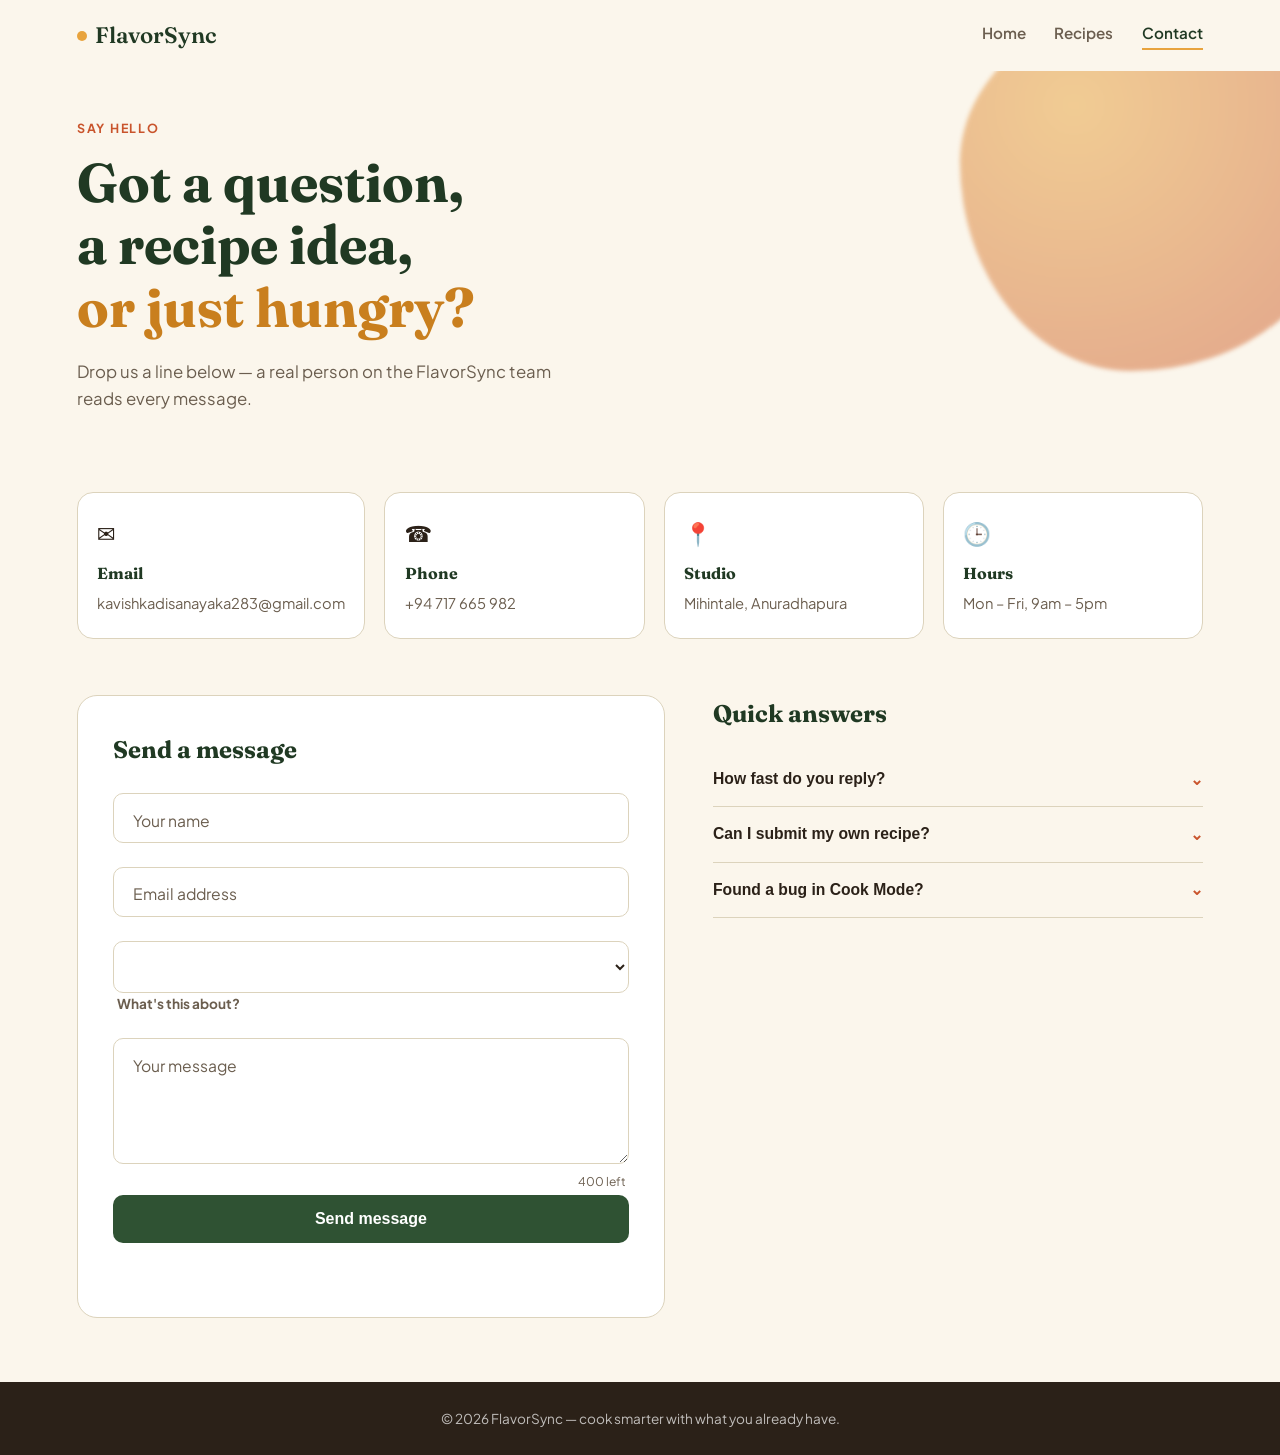
==== contact.html @ 3df44952 "add contact page (html, css, js)" ====
<!DOCTYPE html>
<html lang="en">
<head>
<meta charset="UTF-8">
<meta name="viewport" content="width=device-width, initial-scale=1.0">
<title>Contact — FlavorSync</title>
<meta name="description" content="Get in touch with the FlavorSync team.">

<!-- fonts -->
<link rel="preconnect" href="https://fonts.googleapis.com">
<link href="https://fonts.googleapis.com/css2?family=Fraunces:opsz,wght@9..144,500;9..144,600;9..144,700&family=Plus+Jakarta+Sans:wght@400;500;600;700;800&display=swap" rel="stylesheet">

<link rel="stylesheet" href="css/contact.css">
</head>
<body>

<!-- top bar: plain, no bootstrap navbar this time -->
<header class="c-topbar">
  <a href="index.html" class="c-logo">
    <span class="c-logo-dot"></span> FlavorSync
  </a>

  <button class="c-menu-btn" id="menuBtn" aria-label="Toggle menu" aria-expanded="false">
    <span></span><span></span><span></span>
  </button>

  <nav class="c-nav" id="siteNav">
    <a href="index.html">Home</a>
    <a href="recipes.html">Recipes</a>
    <!-- <a href="fridge-search.html">Fridge Search</a>
    <a href="favorites.html">Favorites</a> -->
    <a href="contact.html" class="is-active">Contact</a>
  </nav>
</header>

<!-- hero -->
<section class="c-hero">
  <div class="c-hero-text">
    <p class="c-kicker">Say hello</p>
    <h1>Got a question,<br>a recipe idea,<br><span>or just hungry?</span></h1>
    <p class="c-hero-sub">Drop us a line below — a real person on the FlavorSync team reads every message.</p>
  </div>

  <!-- decorative blob, pure css -->
  <div class="c-blob" aria-hidden="true"></div>
</section>

<main class="c-main">

  <!-- contact info cards -->
  <section class="c-info-grid">
    <div class="c-info-card">
      <div class="c-info-icon">✉</div>
      <h3>Email</h3>
      <p>kavishkadisanayaka283@gmail.com</p>
    </div>
    <div class="c-info-card">
      <div class="c-info-icon">☎</div>
      <h3>Phone</h3>
      <p>+94 717 665 982</p>
    </div>
    <div class="c-info-card">
      <div class="c-info-icon">📍</div>
      <h3>Studio</h3>
      <p>Mihintale, Anuradhapura</p>
    </div>
    <div class="c-info-card">
      <div class="c-info-icon">🕒</div>
      <h3>Hours</h3>
      <p>Mon – Fri, 9am – 5pm</p>
    </div>
  </section>

  <!-- form + faq -->
  <section class="c-body-grid">

    <form class="c-form" id="contactForm" novalidate>
      <h2>Send a message</h2>

      <div class="c-field">
        <input type="text" id="cName" name="name" placeholder=" " required>
        <label for="cName">Your name</label>
        <span class="c-error" id="errName">Please tell us your name</span>
      </div>

      <div class="c-field">
        <input type="email" id="cEmail" name="email" placeholder=" " required>
        <label for="cEmail">Email address</label>
        <span class="c-error" id="errEmail">Enter a valid email</span>
      </div>

      <div class="c-field">
        <select id="cSubject" name="subject" required>
          <option value="" disabled selected hidden></option>
          <option value="feedback">General feedback</option>
          <option value="recipe">Recipe suggestion</option>
          <option value="bug">Something's broken</option>
          <option value="other">Other</option>
        </select>
        <label for="cSubject" class="c-label-select">What's this about?</label>
      </div>

      <div class="c-field">
        <textarea id="cMessage" name="message" rows="5" placeholder=" " required maxlength="400"></textarea>
        <label for="cMessage">Your message</label>
        <span class="c-error" id="errMessage">Message can't be empty</span>
        <span class="c-counter" id="charCount">400 left</span>
      </div>

      <button type="submit" class="c-submit" id="submitBtn">
        <span class="c-submit-text">Send message</span>
        <span class="c-submit-check">✓</span>
      </button>

      <p class="c-toast" id="formToast">Thanks! We'll get back to you soon.</p>
    </form>

    <!-- faq accordion -->
    <div class="c-faq">
      <h2>Quick answers</h2>

      <div class="c-faq-item">
        <button class="c-faq-q">
          How fast do you reply?
          <span class="c-faq-arrow">⌄</span>
        </button>
        <div class="c-faq-a">
          <p>Usually within one working day. Recipe suggestions might take a little longer since we test them first.</p>
        </div>
      </div>

      <div class="c-faq-item">
        <button class="c-faq-q">
          Can I submit my own recipe?
          <span class="c-faq-arrow">⌄</span>
        </button>
        <div class="c-faq-a">
          <p>Yes! Pick "Recipe suggestion" above and tell us the ingredients — our team will format and credit you.</p>
        </div>
      </div>

      <div class="c-faq-item">
        <button class="c-faq-q">
          Found a bug in Cook Mode?
          <span class="c-faq-arrow">⌄</span>
        </button>
        <div class="c-faq-a">
          <p>Select "Something's broken" and mention your browser and device — that helps us fix it faster.</p>
        </div>
      </div>
    </div>

  </section>
</main>

<footer class="c-footer">
  <p>© 2026 FlavorSync — cook smarter with what you already have.</p>
</footer>

<script src="js/contact.js"></script>
</body>
</html>
---- css/contact.css ----
/* Contact page — hand-built layout, same brand colors as the rest of the site */

:root {
  --forest: #2F5233;
  --forest-dark: #203923;
  --saffron: #E8A33D;
  --clay: #C9542C;
  --cream: #FBF6EC;
  --sage: #EDE7D9;
  --sage-line: #DCD3BC;
  --ink: #2B2118;
  --ink-soft: #6B5E4F;
}

* { box-sizing: border-box; margin: 0; padding: 0; }

body {
  font-family: 'Plus Jakarta Sans', system-ui, sans-serif;
  background: var(--cream);
  color: var(--ink);
  line-height: 1.6;
}

h1, h2, h3 { font-family: 'Fraunces', Georgia, serif; color: var(--forest-dark); }

a { color: inherit; text-decoration: none; }

/* ---------- top bar ---------- */
.c-topbar {
  display: flex;
  align-items: center;
  justify-content: space-between;
  padding: 1.1rem 6%;
  position: relative;
  z-index: 10;
}

.c-logo {
  font-family: 'Fraunces', serif;
  font-weight: 600;
  font-size: 1.4rem;
  color: var(--forest-dark);
  display: flex;
  align-items: center;
  gap: 0.5rem;
}
.c-logo-dot {
  width: 10px; height: 10px;
  border-radius: 50%;
  background: var(--saffron);
}

.c-nav { display: flex; gap: 1.8rem; }
.c-nav a {
  font-weight: 600;
  font-size: 0.95rem;
  color: var(--ink-soft);
  position: relative;
  padding-bottom: 4px;
}
.c-nav a::after {
  content: "";
  position: absolute;
  left: 0; bottom: 0;
  width: 0;
  height: 2px;
  background: var(--saffron);
  transition: width 0.2s ease;
}
.c-nav a:hover::after,
.c-nav a.is-active::after { width: 100%; }
.c-nav a.is-active { color: var(--forest-dark); }

/* mobile hamburger, hidden on desktop */
.c-menu-btn {
  display: none;
  flex-direction: column;
  gap: 5px;
  background: none;
  border: none;
  cursor: pointer;
}
.c-menu-btn span {
  width: 24px; height: 2px;
  background: var(--forest-dark);
}

/* ---------- hero ---------- */
.c-hero {
  position: relative;
  padding: 3rem 6% 5rem;
  overflow: hidden;
}
.c-kicker {
  color: var(--clay);
  font-weight: 700;
  font-size: 0.78rem;
  text-transform: uppercase;
  letter-spacing: 0.14em;
  margin-bottom: 0.8rem;
}
.c-hero h1 {
  font-size: clamp(2.2rem, 5vw, 3.4rem);
  line-height: 1.15;
}
.c-hero h1 span { color: var(--saffron-dark, #C97F1E); }
.c-hero-sub {
  max-width: 40ch;
  margin-top: 1.2rem;
  color: var(--ink-soft);
  font-size: 1.05rem;
}

/* soft organic shape floating behind the hero text */
.c-blob {
  position: absolute;
  top: -80px;
  right: -60px;
  width: 380px;
  height: 380px;
  background: radial-gradient(circle at 30% 30%, var(--saffron), var(--clay));
  border-radius: 62% 38% 55% 45% / 45% 55% 45% 55%;
  opacity: 0.5;
  filter: blur(2px);
  animation: blobMove 10s ease-in-out infinite;
  z-index: -1;
}
@keyframes blobMove {
  0%, 100% { border-radius: 62% 38% 55% 45% / 45% 55% 45% 55%; }
  50% { border-radius: 45% 55% 40% 60% / 55% 40% 60% 40%; }
}

/* ---------- info cards ---------- */
.c-main { padding: 0 6% 4rem; }

.c-info-grid {
  display: grid;
  grid-template-columns: repeat(4, 1fr);
  gap: 1.2rem;
  margin-bottom: 3.5rem;
}
.c-info-card {
  background: #fff;
  border: 1px solid var(--sage-line);
  border-radius: 16px;
  padding: 1.4rem 1.2rem;
  transition: transform 0.2s ease, box-shadow 0.2s ease;
}
.c-info-card:hover {
  transform: translateY(-4px);
  box-shadow: 0 10px 24px rgba(43,33,24,0.08);
}
.c-info-icon { font-size: 1.4rem; margin-bottom: 0.6rem; }
.c-info-card h3 { font-size: 1rem; margin-bottom: 0.3rem; }
.c-info-card p { color: var(--ink-soft); font-size: 0.92rem; }

/* ---------- body: form + faq side by side ---------- */
.c-body-grid {
  display: grid;
  grid-template-columns: 1.2fr 1fr;
  gap: 3rem;
  align-items: start;
}

/* ---------- form ---------- */
.c-form {
  background: #fff;
  border: 1px solid var(--sage-line);
  border-radius: 20px;
  padding: 2.2rem;
}
.c-form h2 { font-size: 1.5rem; margin-bottom: 1.5rem; }

.c-field {
  position: relative;
  margin-bottom: 1.5rem;
}
.c-field input,
.c-field select,
.c-field textarea {
  width: 100%;
  border: 1.5px solid var(--sage-line);
  border-radius: 10px;
  padding: 0.9rem 1rem;
  font-family: inherit;
  font-size: 0.98rem;
  background: transparent;
  color: var(--ink);
  resize: vertical;
}
.c-field input:focus,
.c-field select:focus,
.c-field textarea:focus {
  outline: none;
  border-color: var(--forest);
}

/* floating label: sits inside input until focused/filled */
.c-field label {
  position: absolute;
  left: 1rem;
  top: 0.9rem;
  color: var(--ink-soft);
  font-size: 0.98rem;
  pointer-events: none;
  transition: all 0.15s ease;
  background: #fff;
  padding: 0 0.25rem;
}
.c-field input:focus + label,
.c-field input:not(:placeholder-shown) + label,
.c-field textarea:focus + label,
.c-field textarea:not(:placeholder-shown) + label {
  top: -0.55rem;
  left: 0.8rem;
  font-size: 0.75rem;
  color: var(--forest);
  font-weight: 700;
}

/* select doesn't support :placeholder-shown, label stays static above it */
.c-label-select {
  position: static !important;
  display: block;
  margin-bottom: 0.4rem;
  font-size: 0.85rem !important;
  font-weight: 700;
  color: var(--ink-soft) !important;
  background: none !important;
}

.c-error {
  display: none;
  color: var(--clay);
  font-size: 0.8rem;
  margin-top: 0.35rem;
}
.c-field.has-error input,
.c-field.has-error select,
.c-field.has-error textarea { border-color: var(--clay); }
.c-field.has-error .c-error { display: block; }

.c-counter {
  position: absolute;
  right: 0.2rem;
  bottom: -1.3rem;
  font-size: 0.75rem;
  color: var(--ink-soft);
}

.c-submit {
  width: 100%;
  background: var(--forest);
  color: #fff;
  border: none;
  border-radius: 10px;
  padding: 0.95rem;
  font-weight: 700;
  font-size: 1rem;
  cursor: pointer;
  position: relative;
  overflow: hidden;
  transition: background 0.2s ease;
}
.c-submit:hover { background: var(--forest-dark); }
.c-submit-check {
  position: absolute;
  inset: 0;
  display: flex;
  align-items: center;
  justify-content: center;
  transform: translateY(120%);
  transition: transform 0.3s ease;
  font-size: 1.2rem;
}
.c-submit.is-sent .c-submit-text { opacity: 0; }
.c-submit.is-sent .c-submit-check { transform: translateY(0); }

.c-toast {
  text-align: center;
  color: var(--forest-dark);
  font-weight: 700;
  font-size: 0.9rem;
  margin-top: 1rem;
  opacity: 0;
  transition: opacity 0.3s ease;
}
.c-toast.is-visible { opacity: 1; }

/* ---------- faq ---------- */
.c-faq h2 { font-size: 1.5rem; margin-bottom: 1.2rem; }
.c-faq-item {
  border-bottom: 1px solid var(--sage-line);
}
.c-faq-q {
  width: 100%;
  background: none;
  border: none;
  text-align: left;
  padding: 1.1rem 0;
  font-weight: 700;
  font-size: 0.98rem;
  color: var(--ink);
  display: flex;
  justify-content: space-between;
  align-items: center;
  cursor: pointer;
}
.c-faq-arrow { transition: transform 0.2s ease; color: var(--clay); }
.c-faq-item.is-open .c-faq-arrow { transform: rotate(180deg); }

.c-faq-a {
  max-height: 0;
  overflow: hidden;
  transition: max-height 0.25s ease;
}
.c-faq-item.is-open .c-faq-a { max-height: 140px; }
.c-faq-a p { padding-bottom: 1.1rem; color: var(--ink-soft); font-size: 0.92rem; }

/* ---------- footer ---------- */
.c-footer {
  text-align: center;
  padding: 1.6rem;
  background: var(--ink);
  color: rgba(255,255,255,0.7);
  font-size: 0.85rem;
}

/* ---------- responsive ---------- */
@media (max-width: 900px) {
  .c-body-grid { grid-template-columns: 1fr; }
  .c-info-grid { grid-template-columns: repeat(2, 1fr); }
}

@media (max-width: 700px) {
  .c-menu-btn { display: flex; }
  .c-nav {
    position: absolute;
    top: 100%; left: 0; right: 0;
    background: #fff;
    flex-direction: column;
    padding: 1rem 6%;
    display: none;
    border-bottom: 1px solid var(--sage-line);
  }
  .c-nav.is-open { display: flex; }
  .c-info-grid { grid-template-columns: 1fr 1fr; }
  .c-blob { width: 220px; height: 220px; top: -40px; right: -80px; }
}
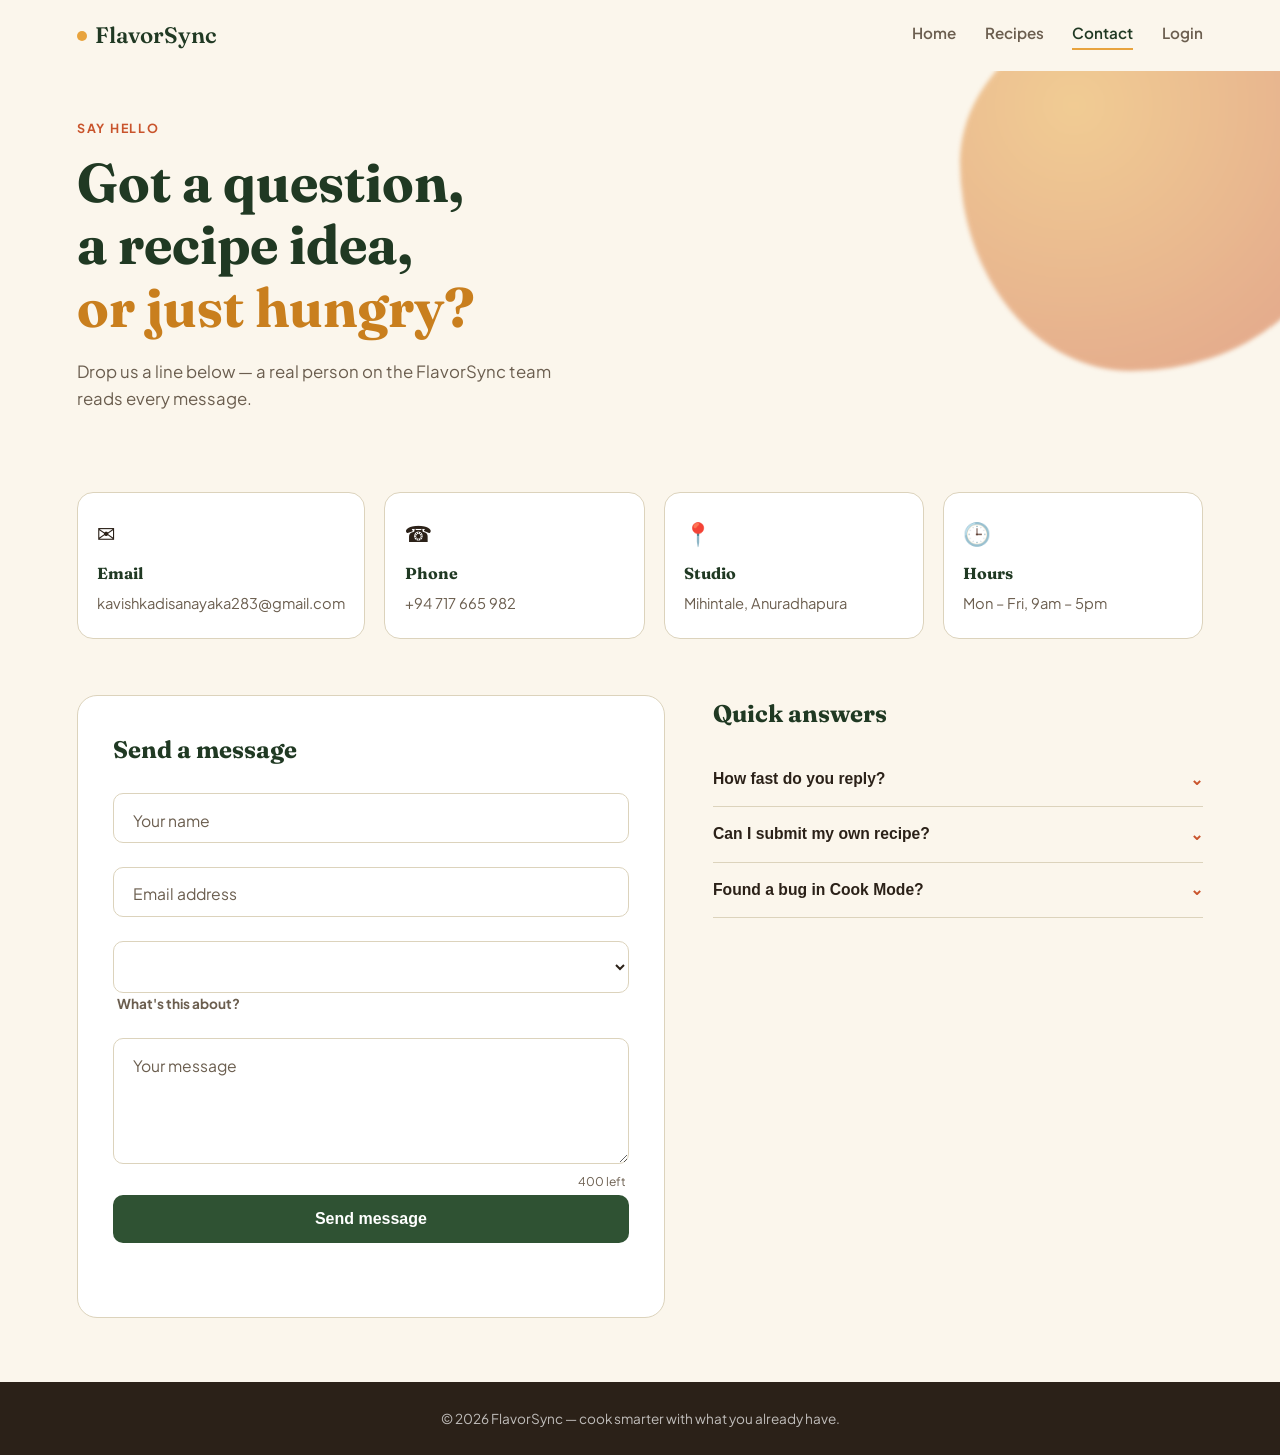
==== commit 81ef5ec3: "Rewrite CSS for navigation bar | recipies.css 🟰" ====
--- a/contact.html
+++ b/contact.html
@@ -30,6 +30,8 @@
     <!-- <a href="fridge-search.html">Fridge Search</a>
     <a href="favorites.html">Favorites</a> -->
     <a href="contact.html" class="is-active">Contact</a>
+    <a class="btn-login" href="auth/login.html">Login</a></li>
+
   </nav>
 </header>
 
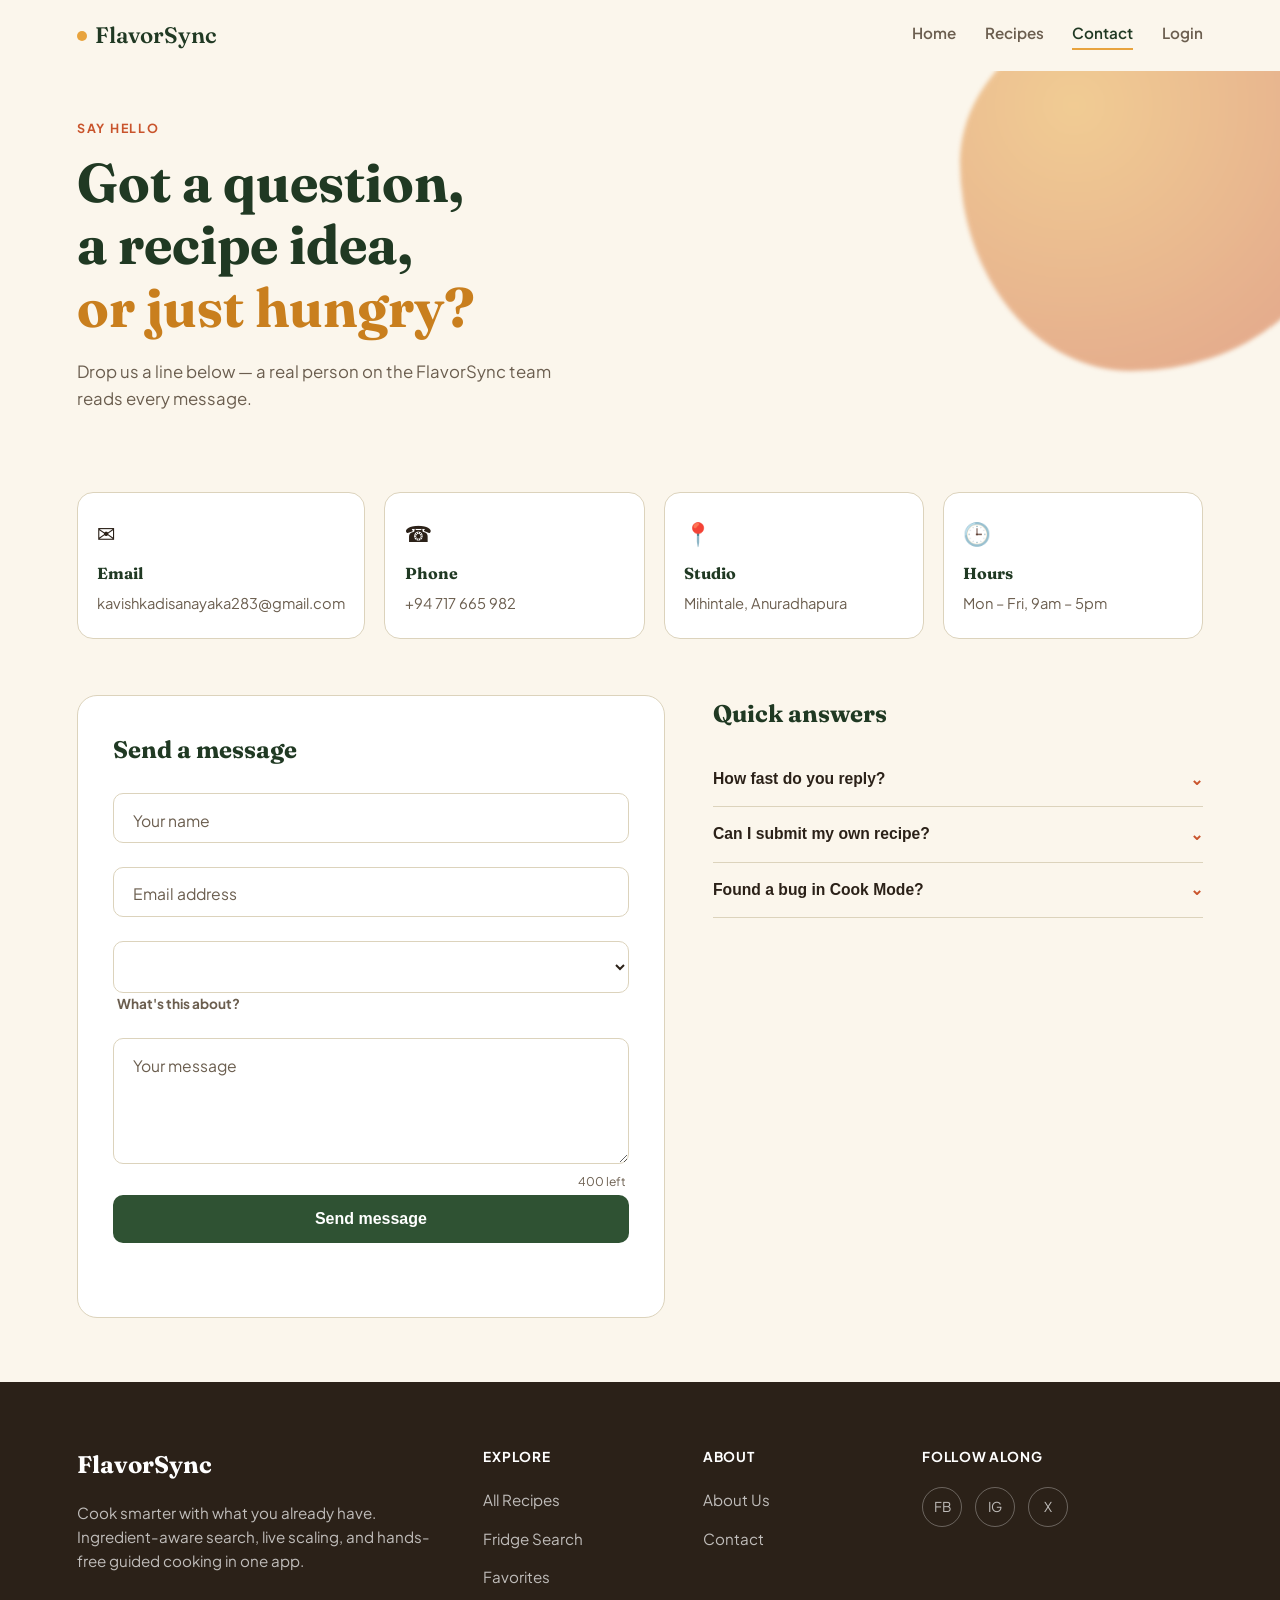
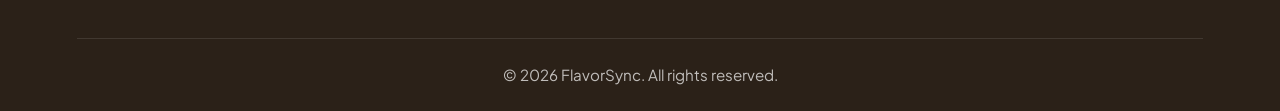
==== commit 5fffbfa8: "Apply changes to footer 🖊️" ====
--- a/contact.html
+++ b/contact.html
@@ -155,10 +155,45 @@
   </section>
 </main>
 
-<footer class="c-footer">
-  <p>© 2026 FlavorSync — cook smarter with what you already have.</p>
-</footer>
 
-<script src="js/contact.js"></script>
-</body>
-</html>+
+<!-- ================= FOOTER ================= -->
+<footer class="fs-footer">
+  <div class="fs-footer-grid">
+    
+    <div class="fs-footer-col">
+      <h5>FlavorSync</h5>
+      <p>Cook smarter with what you already have. Ingredient-aware search, live scaling, and hands-free guided cooking in one app.</p>
+    </div>
+
+    <div class="fs-footer-col">
+      <h6>Explore</h6>
+      <ul class="fs-footer-links">
+        <li><a href="recipes.html">All Recipes</a></li>
+        <li><a href="fridge-search.html">Fridge Search</a></li>
+        <li><a href="favorites.html">Favorites</a></li>
+      </ul>
+    </div>
+
+    <div class="fs-footer-col">
+      <h6>About</h6>
+      <ul class="fs-footer-links">
+        <li><a href="about.html">About Us</a></li>
+        <li><a href="contact.html">Contact</a></li>
+      </ul>
+    </div>
+
+    <div class="fs-footer-col">
+      <h6>Follow along</h6>
+      <div class="fs-social-group">
+        <a href="#" class="fs-social" aria-label="Facebook">FB</a>
+        <a href="#" class="fs-social" aria-label="Instagram">IG</a>
+        <a href="#" class="fs-social" aria-label="X / Twitter">X</a>
+      </div>
+    </div>
+
+  </div>
+
+  <hr>
+  <p class="fs-footer-copy">© 2026 FlavorSync. All rights reserved.</p>
+</footer>
--- a/css/contact.css
+++ b/css/contact.css
@@ -317,15 +317,23 @@
 .c-faq-item.is-open .c-faq-a { max-height: 140px; }
 .c-faq-a p { padding-bottom: 1.1rem; color: var(--ink-soft); font-size: 0.92rem; }
 
-/* ---------- footer ---------- */
-.c-footer {
-  text-align: center;
-  padding: 1.6rem;
-  background: var(--ink);
-  color: rgba(255,255,255,0.7);
-  font-size: 0.85rem;
-}
-
+
+
+/* ---------- Footer ---------- */
+.fs-footer { background: var(--ink); color: rgba(255,255,255,0.7); padding: 2.4rem 0 1.5rem; }
+.fs-footer h5 { color: var(--white); font-family: 'Fraunces', serif; font-size: 1.2rem; }
+.fs-footer a { color: rgba(255,255,255,0.7); }
+.fs-footer a:hover { color: var(--saffron); }
+.fs-footer hr { border-color: rgba(255,255,255,0.15); }
+.fs-social {
+  width: 36px; height: 36px;
+  border-radius: 50%;
+  border: 1.5px solid rgba(255,255,255,0.3);
+  display: inline-flex;
+  align-items: center;
+  justify-content: center;
+}
+.fs-social:hover { border-color: var(--saffron); color: var(--saffron); }
 /* ---------- responsive ---------- */
 @media (max-width: 900px) {
   .c-body-grid { grid-template-columns: 1fr; }
@@ -346,4 +354,103 @@
   .c-nav.is-open { display: flex; }
   .c-info-grid { grid-template-columns: 1fr 1fr; }
   .c-blob { width: 220px; height: 220px; top: -40px; right: -80px; }
+}
+
+
+/* ---------- Footer ---------- */
+.fs-footer { 
+  background: var(--ink); 
+  color: rgba(255,255,255,0.7); 
+  padding: 4rem 6% 1.5rem; /* 6% padding matches the rest of your layout */
+}
+
+.fs-footer-grid {
+  display: grid;
+  grid-template-columns: 2fr 1fr 1fr 1.5fr;
+  gap: 2rem;
+  margin-bottom: 3rem;
+}
+
+.fs-footer h5 { 
+  color: #ffffff; 
+  font-family: 'Fraunces', serif; 
+  font-size: 1.5rem; 
+  margin-bottom: 1rem;
+}
+
+.fs-footer h6 {
+  color: #ffffff;
+  font-family: 'Plus Jakarta Sans', system-ui, sans-serif;
+  font-weight: 700;
+  font-size: 0.85rem;
+  text-transform: uppercase;
+  letter-spacing: 0.05em;
+  margin-bottom: 1.2rem;
+}
+
+.fs-footer p {
+  font-size: 0.95rem;
+  line-height: 1.6;
+}
+
+.fs-footer-links {
+  list-style: none;
+  padding: 0;
+  margin: 0;
+  display: flex;
+  flex-direction: column;
+  gap: 0.8rem;
+}
+
+.fs-footer-links a { 
+  color: rgba(255,255,255,0.7); 
+  font-size: 0.95rem;
+  transition: color 0.2s ease;
+}
+
+.fs-footer-links a:hover { 
+  color: var(--saffron); 
+}
+
+.fs-social-group {
+  display: flex;
+  gap: 0.8rem;
+}
+
+.fs-social {
+  width: 40px; 
+  height: 40px;
+  border-radius: 50%;
+  border: 1px solid rgba(255,255,255,0.3);
+  display: inline-flex;
+  align-items: center;
+  justify-content: center;
+  color: rgba(255,255,255,0.7);
+  font-size: 0.85rem;
+  transition: all 0.2s ease;
+}
+
+.fs-social:hover { 
+  border-color: var(--saffron); 
+  color: var(--saffron); 
+}
+
+.fs-footer hr { 
+  border: none;
+  border-top: 1px solid rgba(255,255,255,0.1); 
+  margin-bottom: 1.5rem;
+}
+
+.fs-footer-copy {
+  text-align: center;
+  font-size: 0.85rem;
+}
+
+/* Footer Responsive adjustments */
+@media (max-width: 900px) {
+  .fs-footer-grid { grid-template-columns: 1fr 1fr; }
+}
+
+@media (max-width: 600px) {
+  .fs-footer-grid { grid-template-columns: 1fr; }
 }
